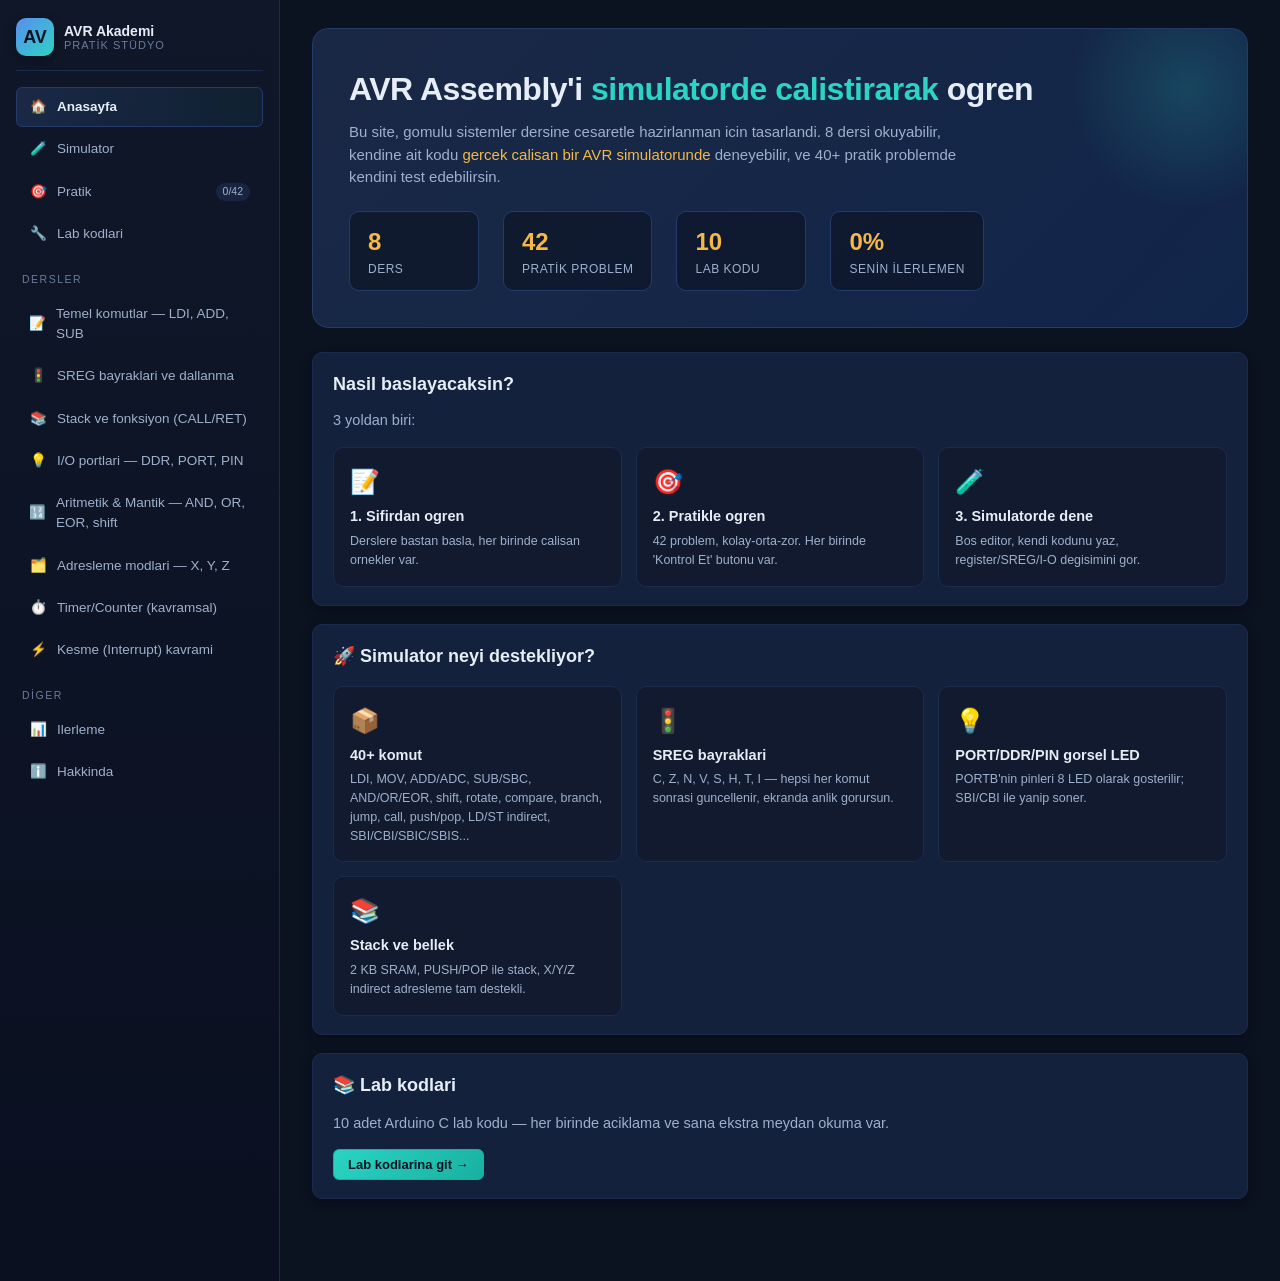
==== index.html @ 3deaf427 "Add Vercel entry point" ====
<!DOCTYPE html>
<html lang="tr">
<head>
  <meta charset="UTF-8">
  <meta name="viewport" content="width=device-width, initial-scale=1">
  <meta http-equiv="refresh" content="0; url=original_split_files/index.html">
  <title>AVR Akademi</title>
</head>
<body>
  <script>
    window.location.replace("original_split_files/index.html");
  </script>
  <a href="original_split_files/index.html">AVR Akademi sitesini ac</a>
</body>
</html>
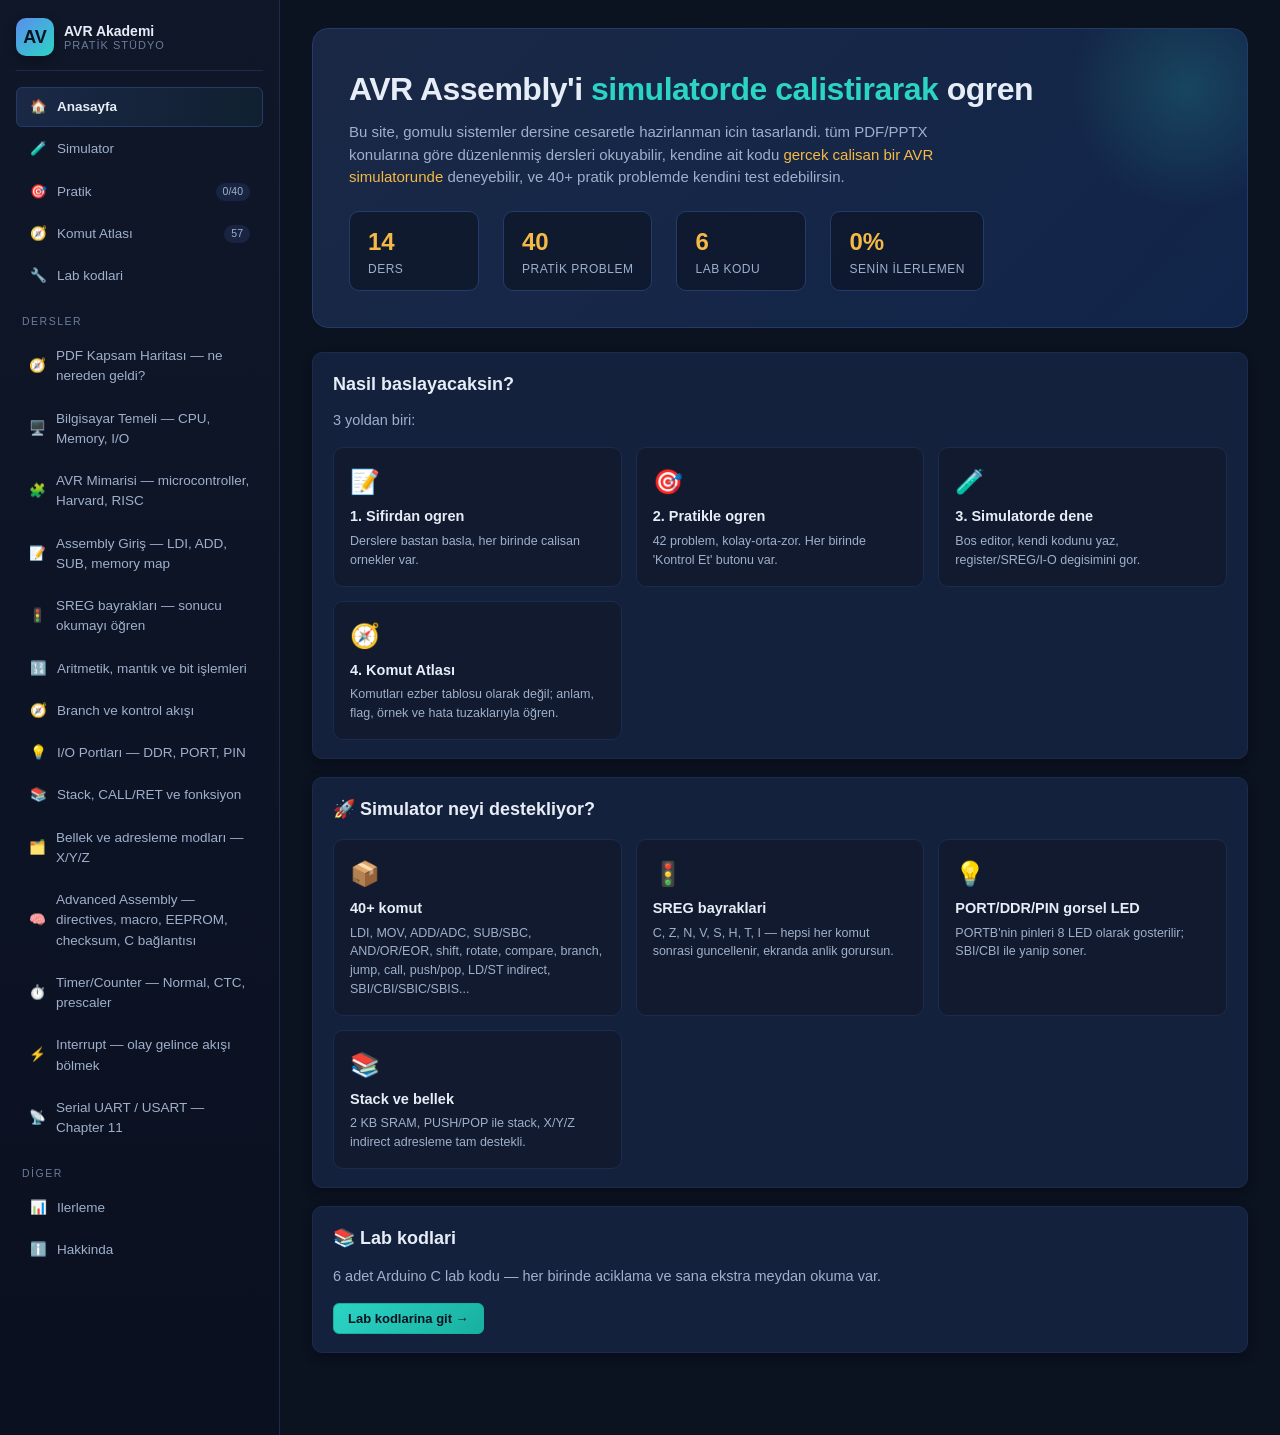
==== commit 06fc5d53: "Point Vercel entry to main site" ====
--- a/index.html
+++ b/index.html
@@ -3,13 +3,13 @@
 <head>
   <meta charset="UTF-8">
   <meta name="viewport" content="width=device-width, initial-scale=1">
-  <meta http-equiv="refresh" content="0; url=original_split_files/index.html">
+  <meta http-equiv="refresh" content="0; url=avr_akademi_v8_tum_pdf_kontrol_full_dersler.html">
   <title>AVR Akademi</title>
 </head>
 <body>
   <script>
-    window.location.replace("original_split_files/index.html");
+    window.location.replace("avr_akademi_v8_tum_pdf_kontrol_full_dersler.html");
   </script>
-  <a href="original_split_files/index.html">AVR Akademi sitesini ac</a>
+  <a href="avr_akademi_v8_tum_pdf_kontrol_full_dersler.html">AVR Akademi sitesini ac</a>
 </body>
 </html>
